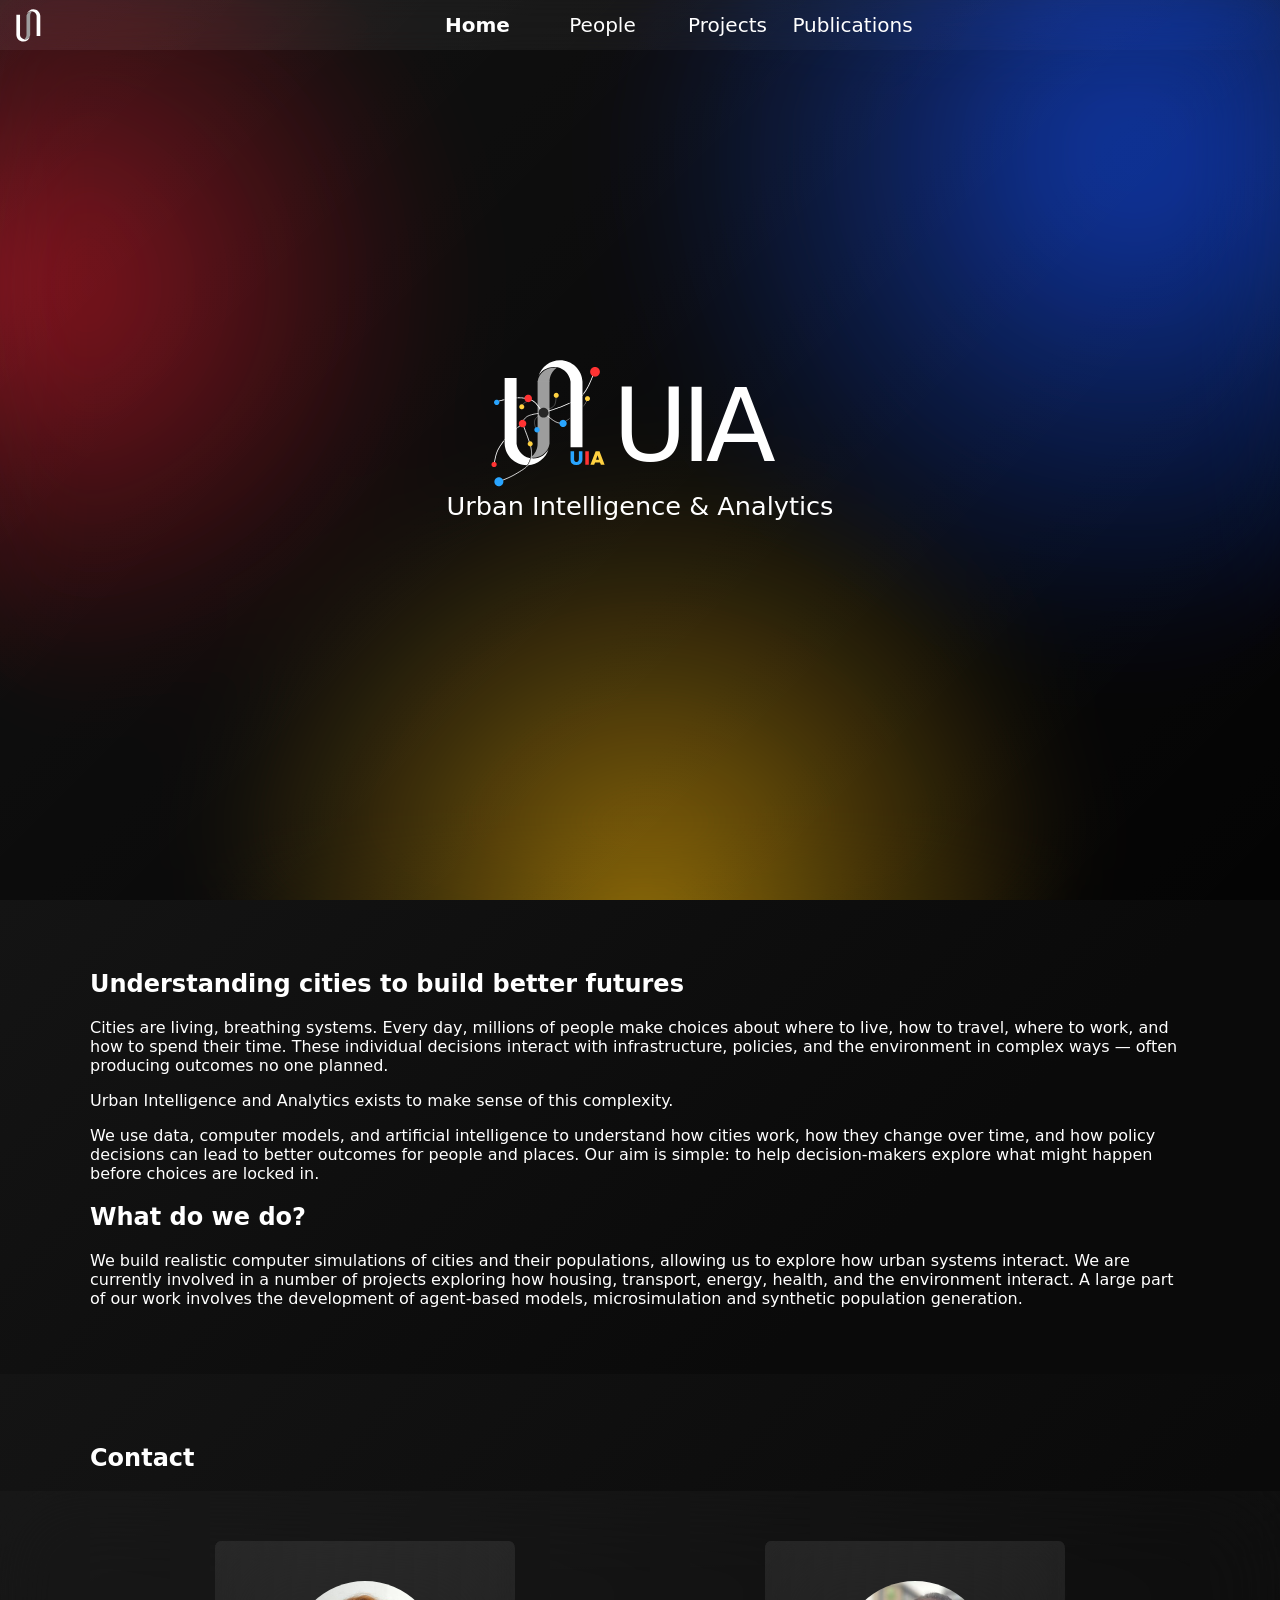
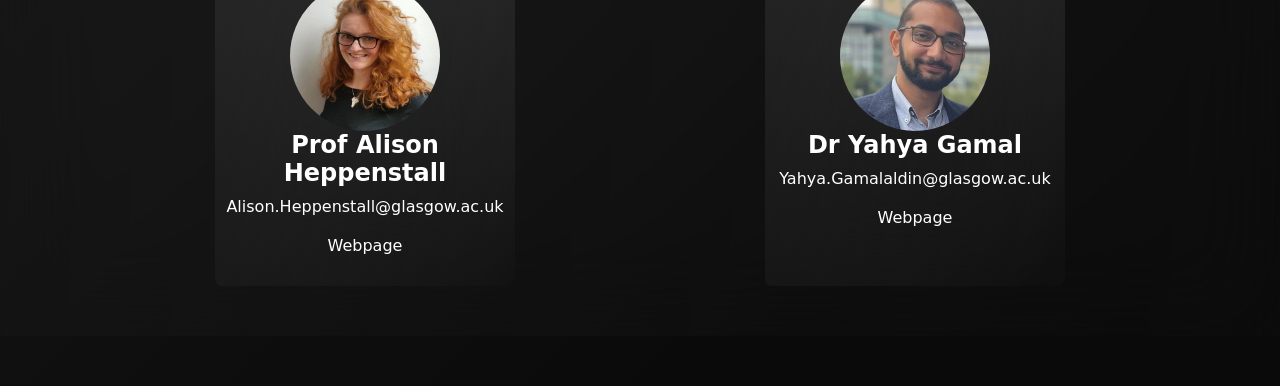
==== index.html @ 48618ee2 "1.0.9" ====
<!DOCTYPE html>
<html lang="en">
  <head>
    <meta charset="UTF-8">
    <link rel="stylesheet" href="./style.css">
    <meta name="viewport" content="width=device-width, initial-scale=1.0">
    <title>UIA</title>
    <link rel="icon" href="./Logos/04L_Logo_icon.svg" type="image/svg+xml" media="(prefers-color-scheme: light)">
    <link rel="icon" href="./Logos/04L_Logo_icon.svg" type="image/svg+xml" media="(prefers-color-scheme: dark)">
    <script>
    function show_hide(shown, ...hiddens) {
      // Manage pages
      let shown_page = shown + "-page";
      document.getElementById(shown_page).style.display='block';
      hiddens.forEach(
        function(hidden) {
          let hidden_page = hidden + "-page";
          document.getElementById(hidden_page).style.display='none';
        }
      )
      // window.scrollTo(0, 0);
      window.scrollTo({
        top: 0,
        behavior: "smooth"
      })

      // Manage navigation bar
      let shown_nav = shown + "-nav";
      document.getElementById(shown_nav).classList.add('active');
      hiddens.forEach(
        function(hidden) {
          let hidden_nav = hidden + "-nav";
          document.getElementById(hidden_nav).classList.remove('active');
        }
      )

      // Manage animation
      if (shown === 'home') {
        document.getElementById('UIA-landing').classList.remove('other');
        document.getElementById('UIA-landing').classList.add('home');
      } else {
        document.getElementById('UIA-landing').classList.remove('home');
        document.getElementById('UIA-landing').classList.add('other');
      }
      
      document.getElementById("l1").classList.remove('l-open');
      document.getElementById("l2").classList.remove('l-open');
      document.getElementById("l3").classList.remove('l-open');
      document.body.classList.remove('no-scroll');
      document.getElementById("navbar").classList.remove('nav-open');
      const buttons = document.querySelectorAll('.navbutton');
      const texts = document.querySelectorAll('.navbutton-text');
      buttons.forEach(button => {
        // console.log(button)
        button.classList.remove("navbut-open")
      });

      texts.forEach(text => {
        // console.log(button)
        button.classList.remove("navtext-open")
      });

      return false;
    }

    function press_burger() {
      document.getElementById("l1").classList.toggle('l-open');
      document.getElementById("l2").classList.toggle('l-open');
      document.getElementById("l3").classList.toggle('l-open');
      document.getElementById("navbar").classList.toggle('nav-open');
      document.getElementById("navigation-logo").classList.toggle('logo-open');
      document.body.classList.toggle('no-scroll');
      const buttons = document.querySelectorAll('.navbutton');
      const texts = document.querySelectorAll('.navbutton-text');
      buttons.forEach(button => {
        // console.log(button)
        button.classList.toggle("navbut-open")
      });

      texts.forEach(text => {
        // console.log(button)
        button.classList.toggle("navtext-open")
      });
      return false
    }
    </script>
  </head>

  <!-- Navigation bar -->
  <header id="navbar">
    <button id="burger" class="burger" aria-label="Open menu" onclick="return press_burger()">
      <div id="l1" class="line l1"></div>
      <div id="l2" class="line l2"></div>
      <div id="l3" class="line l3"></div>
    </button>
    <img src="./Logos/04_Logo_icon_clean_plain.svg" id="navigation-logo" class="logo nav-logo">
    <div class="navbutton">
      <a id="home-nav" class="navbutton-text active" onclick="return show_hide('home','people','projects','publications');">Home</a>
      <a id="people-nav" class="navbutton-text" onclick="return show_hide('people','home','projects','publications');">People</a>
      <a id="projects-nav" class="navbutton-text" onclick="return show_hide('projects','home','people','publications');">Projects</a>
      <a id="publications-nav" class="navbutton-text" onclick="return show_hide('publications','home','projects','people');">Publications</a>
    </div>
  </header>

  <!-- **************************************
  Landing animation
  ************************************** -->
  <body>
  <div id="UIA-landing" class="landing home">
    <div class="halo red no-mix"></div>
    <div class="halo blue no-mix"></div>
    <div class="halo yellow no-mix"></div>
    <div class="atmosphere"></div>
    <div class="glass"></div>
    <!-- UIA text (logo to be added) -->
    <main class="UIA">
      <div>
        <h1><img src="./Logos/03_Logo_noText_dark.svg" class="logo landing-logo">UIA</h1>
        <p>Urban Intelligence & Analytics</p>
      </div>
    </main>
  </div>

  <!-- **************************************
  Home page 
  ************************************** -->
  <div id="home-page">
      <section id="intro-section" class="content">
        <h1>Understanding cities to build better futures</h1>
        <p> Cities are living, breathing systems. Every day, millions of people make choices about where to live, how to travel, where to work, and how to spend their time. These individual decisions interact with infrastructure, policies, and the environment in complex ways — often producing outcomes no one planned.</p>

<p>Urban Intelligence and Analytics exists to make sense of this complexity.</p>

<p>We use data, computer models, and artificial intelligence to understand how cities work, how they change over time, and how policy decisions can lead to better outcomes for people and places. Our aim is simple: to help decision-makers explore what might happen before choices are locked in.</p>
      <h1>What do we do?</h1>
      <p>We build realistic computer simulations of cities and their populations, allowing us to explore how urban systems interact. We are currently involved in a number of projects exploring how housing, transport, energy, health, and the environment interact. A large part of our work involves the development of agent-based models, microsimulation and synthetic population generation.</p>
      </section>
      <section id="contact-section" class="content">
        <h1>Contact</h1>
        <div class="grid-wrapper">
          <div class="glass"></div><div class="atmosphere"></div>
          <div class="grid">
            <a class="tile contact" href="https://www.gla.ac.uk/schools/socialpolitical/staff/alisonheppenstall/" target="_blank" draggable="false">
              <div class="glass tile-glass"></div><div class="atmosphere"></div>
              <img src="./Images/Heppenstall.jpeg" class="person-image">
              <h2>Prof Alison Heppenstall</h2>
              <p>Alison.Heppenstall@glasgow.ac.uk</p>
              <p class="webpage">Webpage</p>
            </a>
            <a class="tile contact" href="https://www.gla.ac.uk/schools/socialpolitical/staff/yahyagamalaldin/" target="_blank" draggable="false">
              <div class="glass tile-glass"></div><div class="atmosphere"></div>
              <img src="./Images/Gamal.jpg" class="person-image">
              <h2>Dr Yahya Gamal</h2>
              <p>Yahya.Gamalaldin@glasgow.ac.uk</p>
              <p class="webpage">Webpage</p>
            </a>
          </div>
        </div>
      </section>
  </div>

  <!-- **************************************
  People page section
  ************************************** -->
  <div id="people-page">
    
      <!-- <section id="landing-other">
        <div class="halo red no-mix"></div>
        <div class="halo blue no-mix"></div>
        <div class="halo yellow no-mix"></div>
        <div class="atmosphere"></div>
        <div class="glass"></div>
        <main class="UIA">
          <div>
            <h1>UIA</h1>
            <p>Urban Intelligence & Analytics</p>
          </div>
        </main>
      </section> -->
      <section id="members-section" class="content">
        <h1>Group members</h1>
        <div class="grid-wrapper">
          <div class="glass"></div><div class="atmosphere"></div>
          <div class="grid members">
            <a class="tile members" href="https://www.gla.ac.uk/schools/socialpolitical/staff/alisonheppenstall/" target="_blank" draggable="false">
              <div class="glass tile-glass"></div><div class="atmosphere"></div>
              <h3>Prof Alison Heppenstall</h3>
              <h2>Group Leader</h2>
              <img src="./Images/Heppenstall.jpeg" class="person-image">
              <p>Alison.Heppenstall@glasgow.ac.uk</p>
              <p class="webpage">Webpage</p>
            </a>
            <a class="tile members" href="https://www.gla.ac.uk/schools/socialpolitical/staff/yahyagamalaldin/" target="_blank" draggable="false">
              <div class="glass tile-glass"></div><div class="atmosphere"></div>
              <h3>Dr Yahya Gamal</h3>
              <h2>Group Leader</h2>
              <img src="./Images/Gamal.jpg" class="person-image">
              <p>Yahya.Gamalaldin@glasgow.ac.uk</p>
              <p class="webpage">Webpage</p>
            </a>
          </div>
        </div>
        <h1>Associates members</h1>
        <div class="grid-wrapper">
          <div class="glass"></div><div class="atmosphere"></div>
          <div class="grid members">
            <a class="tile members" href="https://www.gla.ac.uk/schools/socialpolitical/staff/index.html/staffcontact/person/4ed9ebe28693" target="_blank" draggable="false">
              <div class="glass tile-glass"></div><div class="atmosphere"></div>
              <h3>Tatsuya Mitomi</h3>
              <h2>Associate</h2>
              <img src="./Images/Mitomi.jpg" class="person-image">
              <p>Tatsuya.Mitomi@glasgow.ac.uk</p>
              <p class="webpage">Webpage</p>
            </a>
            <a class="tile members" href="https://www.linkedin.com/in/daniel-konioukhov" target="_blank" draggable="false">
              <div class="glass tile-glass"></div><div class="atmosphere"></div>
              <h3>Daniel Konioukhov</h3>
              <h2>Associate</h2>
              <img src="./Images/Konioukhov.jpg" class="person-image">
              <p>3174941K@student.gla.ac.uk</p>
              <p class="webpage">Webpage</p>
            </a>
            <a class="tile members" href="https://www.hutton.ac.uk/people/gary-polhill/" target="_blank" draggable="false">
              <div class="glass tile-glass"></div><div class="atmosphere"></div>
              <h3>Prof Gary Polhill</h3>
              <h2>Associate</h2>
              <img src="./Images/Polhill.jpg" class="person-image">
              <p>Gary.Polhill@hutton.ac.uk</p>
              <p class="webpage">Webpage</p>
            </a>
             <a class="tile members" href="https://rcolasanti.github.io/CV/index.html#/Home" target="_blank" draggable="false">
              <div class="glass tile-glass"></div><div class="atmosphere"></div>
              <h3>Dr Ricardo Colasanti</h3>
              <h2>Associate</h2>
              <img src="./Images/Colasanti.jpg" class="person-image">
              <p>R.L.Colasanti@leeds.ac.uk</p>
              <p class="webpage">Webpage</p>
            </a>
          </div>
        </div>
        <h1>Collaborators</h1>
        <div class="grid-wrapper">
          <div class="glass"></div><div class="atmosphere"></div>
          <div class="grid members">
            <a class="tile members" href="https://www.tudelft.nl/staff/t.filatova/" target="_blank" draggable="false">
              <div class="glass tile-glass"></div><div class="atmosphere"></div>
              <h3>Prof Tatiana Filatova</h3>
              <h2>Collaborator</h2>
              <img src="./Images/Filatova.jpg" class="person-image">
              <p>T.Filatova@tudelft.nl</p>
              <p class="webpage">Webpage</p>
            </a>
            <a class="tile members" href="https://www.gisagents.org/p/about-gis-and-agent-based-modeling.html" target="_blank" draggable="false">
              <div class="glass tile-glass"></div><div class="atmosphere"></div>
              <h3>Prof Andrew Crooks</h3>
              <h2>Collaborator</h2>
              <img src="./Images/Crooks.jpg" class="person-image">
              <p>ATCrooks@buffalo.edu</p>
              <p class="webpage">Webpage</p>
            </a>
          </div>
        </div>
      </section>
  </div>

  <!-- ******************************************************
  Projects page
  ****************************************************** -->
  <div id="projects-page">
    <!-- <section id="landing-other">
      <div class="halo red no-mix"></div>
      <div class="halo blue no-mix"></div>
      <div class="halo yellow no-mix"></div>
      <div class="atmosphere"></div>
      <div class="glass"></div>
      <main class="UIA">
        <div>
          <h1>UIA</h1>
          <p>Urban Intelligence & Analytics</p>
        </div>
      </main>
    </section> -->
    <section id="projects-section" class="content">
      <h1>Projects</h1>
      <p>We are involved in a number of ongoing projects</p>
      <div class="grid-wrapper">
        <div class="glass"></div><div class="atmosphere"></div>
        <div class="grid projects">
          <a class="tile projects" href="https://ai4ci.ac.uk" target="_blank">
            <div class="glass tile-glass"></div><div class="atmosphere"></div>
            <h2>AI4CI</h2>
            <p>An applied AI Hub that is developing AI for collective intelligence at a national scale.</p>
          </a>
          <a class="tile projects" href="https://www.jasss.org/27/4/5.html" target="_blank">
            <div class="glass tile-glass"></div><div class="atmosphere"></div>
            <h2>Housing markets</h2>
            <p>Developing a UK housing ABM to explore the impacts of housing market policies.</p>
          </a>
          <a class="tile projects" href="https://arxiv.org/abs/2605.30547" target="_blank">
            <div class="glass tile-glass"></div><div class="atmosphere"></div>
            <h2>Individual mobility</h2>
            <p>Developing mobility simulation methods accounting for activity modifications under intervention scenarios.</p>
          </a>
          <a class="tile projects" href="https://www.phiuk.org/policy-modelling-for-health" target="_blank">
            <div class="glass tile-glass"></div><div class="atmosphere"></div>
            <h2>HealthMod</h2>
            <p>Policy modelling for health and for exploring the relationship between wealth and health.</p>
          </a>
          <a class="tile projects" href="https://ricci-colasanti.github.io/COMPASS/" target="_blank">
            <div class="glass tile-glass"></div><div class="atmosphere"></div>
            <h2>Synthetic population generation</h2>
            <p>Using systems science approaches to understand the impacts of health interventions on populations</p>
          </a>
          <a class="tile projects" href="https://www.gla.ac.uk/research/az/optima/" target="_blank">
            <div class="glass tile-glass"></div><div class="atmosphere"></div>
            <h2>OPTIMA</h2>
            <p>Simulating the health impacts for populations of 15-minutes neighbourhoods.</p>
          </a>
          <a class="tile projects" href="https://www.gla.ac.uk/research/az/sipher/" target="_blank">
            <div class="glass tile-glass"></div><div class="atmosphere"></div>
            <h2>SIPHER</h2>
            <p>Using System Science approaches to understand the impacts of health interventions on populations.</p>
          </a>
          <a class="tile projects" href="https://exascale.hutton.ac.uk" target="_blank">
            <div class="glass tile-glass"></div><div class="atmosphere"></div>
            <h2>ExAMPLER</h2>
            <p>Exploring the challenges and opportunities of exascale computation for the ABM social science community</p>
          </a>
          <a class="tile projects" href="https://royalsocietypublishing.org/rsta/article/383/2293/20240229/234674/An-analysis-of-spatial-and-temporal-uncertainty" target="_blank">
            <div class="glass tile-glass"></div><div class="atmosphere"></div>
            <h2>Uncertainty quantification</h2>
            <p>Understanding and visualising spatio-temporal uncertainties in urban simulations.</p>
          </a>
        </div>
      </div>
    </section>
  </div>

  <!-- ******************************************************
  Publications page
  ****************************************************** -->
  <div id="publications-page">
    <!-- <section id="landing-other">
      <div class="halo red no-mix"></div>
      <div class="halo blue no-mix"></div>
      <div class="halo yellow no-mix"></div>
      <div class="atmosphere"></div>
      <div class="glass"></div>
      <main class="UIA">
        <div>
          <h1>UIA</h1>
          <p>Urban Intelligence & Analytics</p>
        </div>
      </main>
    </section> -->
    <section id="publications-section" class="content">
      <h1>Publications (From 2023)</h1>

        <h2>2026</h2>
        <ul class="list-unstyled">
            <li class="mb-3">
                Lomax, Nik, Rice, Hugh, Hoehn, Andreas, Hughes, Ceri, Heppenstall, Alison, Elsenbroich, Corinna and
                Meier, Petra (2026) An inclusive economy classification of British Local Authority Districts and
                assessment of its association with life expectancy and lifespan variation. Population, Space and Place,
                32(1), e70151. (doi: 10.1002/psp.70151)
            </li>
            <li class="mb-3">
                Feng, Zixin , Zhao, Qunshan and Heppenstall, Alison (2026) Exploring the influencing factors of public
                electric vehicle charger usage in Great Britain. Journal of Transport Geography, 134, 104667. (doi:
                10.1016/j.jtrangeo.2026.104667)</li>
            <li class="mb-3">
                Feng, Zixin , Zhao, Qunshan and Heppenstall, Alison (2026) Using agent-based models to simulate the
                electric vehicle driving behaviours in Great Britain. Cities, 172, 106864. (doi:
                10.1016/j.cities.2026.106864)
            </li>
        </ul>

        <h2>2025</h2>
        <ul class="list-unstyled">
            <li class="mb-3">
                Birkin, Mark, Ballantyne, Patrick, Bullock, Seth, Heppenstall, Alison, Kwon, Heeseo, Malleson, Nick,
                Yao, Jing and Zanchetta, Anna (2025) Digital twins and AI for healthy and sustainable cities. Computers,
                Environment and Urban Systems, 120, 102305. (doi: 10.1016/j.compenvurbsys.2025.102305)
            </li>
            <li class="mb-3">
                Rice, Hugh P., Hoehn, Andreas, Meier, Petra, Heppenstall, Alison and Lomax, Nik (2025) An inclusive
                economy dataset for wards in Great Britain using administrative and synthetic data sources. Scientific
                Data, 12(1), 1230. (doi: 10.1038/s41597-025-05502-x) (PMID:40664712) (PMCID:PMC12264001)
            </li>
            <li class="mb-3">
                Hjelmskog, Annika, Boyd, Jennifer, Stevenson, Amy, Pollack, Roxana, Elsenbroich, Corinna, Heppenstall,
                Alison, Toney, Jaime, Winterbottom, Jo and Meier, Petra (2025) The effect of climate mitigation and
                adaptation policies on health and health inequalities: a systematic review. Lancet Planetary Health,
                9(7), 101277. (doi: 10.1016/j.lanplh.2025.06.001) (PMID:40645199)
            </li>
            <li class="mb-3">
                Richards, Thomas C., Heppenstall, Alison, Oldroyd, Rachel A., Barr, Victoria and Beecham, Roger (2025)
                Using OpenPrescribing.net to evaluate neighbourhood-level prescribing of inhalers for asthma and COPD.
                Scientific Reports, 15, 18089. (doi: 10.1038/s41598-025-02969-x) (PMID:40413267) (PMCID:PMC12103567)
            </li>
            <li class="mb-3">
                Gamal, Yahya, Heppenstall, Alison, Strachan, William, Colasanti, Ricardo and Zia, Kashif (2025) An
                analysis of spatial and temporal uncertainty propagation in agent-based models. Philosophical
                Transactions of the Royal Society A: Mathematical, Physical and Engineering Sciences, 383(2293),
                20240229. (doi: 10.1098/rsta.2024.0229)(PMID:40172560) (PMCID:PMC12105802)
            </li>
            <li class="mb-3">
                Kakampakou, Lydia, Stokes, Jonathan, Hoehn, Andreas, de Kamps, Marc, Lawniczak, Wiktoria, Arnold, Kellyn
                F., Hensor, Elizabeth M.A., Heppenstall, Alison J. and Gilthorpe, Mark S. (2025) Simulating hierarchical
                data to assess the utility of ecological versus multilevel analyses in obtaining individual-level causal
                effects. BMC Medical Research Methodology, 25, 79. (doi: 10.1186/s12874-025-02504-6) (PMID:40121398)
                (PMCID:PMC11929225)
            </li>
            <li class="mb-3">
                Pollack, R. et al. (2024) How could 20-minute neighbourhoods impact health and health inequalities? A
                policy scoping review. BMC Public Health, 24, 3426. (doi: 10.1186/s12889-024-20928-5) (PMID:39696117)
                (PMCID:PMC11653922)
            </li>
        </ul>

        <h2>2024</h2>
        <ul class="list-unstyled">
            <li class="mb-3">
                Bullock, S. et al. (2024) Artificial intelligence for collective intelligence: A national-scale research
                strategy. Knowledge Engineering Review, 39, e10. (doi: 10.1017/S0269888924000110)
            </li>
            <li class="mb-3">
                Olmez, Sedar, Heppenstall, Alison, Ge, Jiaqi, Elsenbroich, Corinna and Birks, Dan (2024) Mitigating
                housing market shocks: an agent-based reinforcement learning approach with implications for real-time
                decision support. Journal of Simulation, 18(6), pp. 921-939. (doi: 10.1080/17477778.2024.2375446)
                (PMID:39691552) (PMCID:PMC11649216)
            </li>
            <li class="mb-3">
                Gamal, Yahya, Elsenbroich, Corinna, Gilbert, Nigel, Heppenstall, Alison and Zia, Kashif (2024) A
                behavioural agent-based model for housing markets: impact of financial shocks in the UK. Journal of
                Artificial Societies and Social Simulation, 27(4), 5. (doi: 10.18564/jasss.5518)
            </li>
            <li class="mb-3">
                Squires, H. et al. (2024) The PHEM-B toolbox of methods for incorporating the influences on Behaviour
                into Public Health Economic Models. BMC Public Health, 24(1), 2794. (doi: 10.1186/s12889-024-20225-1)
                (PMID:39395958)(PMCID:PMC11475213)
            </li>
            <li class="mb-3">
                Olmez, Sedar, Birks, Dan, Heppenstall, Alison and Ge, Jiaqi (2024) Learning the rational choice
                perspective: a reinforcement learning approach to simulating offender behaviours in criminological
                agent-based models. Computers, Environment and Urban Systems, 112, 102141. (doi:
                10.1016/j.compenvurbsys.2024.102141)
            </li>
            <li class="mb-3">
                Kopasker, D. et al. (2024) Evaluating the influence of taxation and social security policies on
                psychological distress: a microsimulation study of the UK during the COVID-19 economic crisis. Social
                Science and Medicine, 351, 116953. (doi: 10.1016/j.socscimed.2024.116953) (PMID:38759385)
                (PMCID:PMC7617584)
            </li>
            <li class="mb-3">
                Heppenstall, Alison, Wang, Mingshu, Demsar, Urska, Lemmens, Rob and Yao, Jing (2024) Preface. AGILE:
                GIScience Series, 5, 1. (doi: 10.5194/agile-giss-5-1-2024)
            </li>
            <li class="mb-3">
                Brown, H. et al. (2024) Association between individual level characteristics and take-up of a Minimum
                Income Guarantee for Pensioners: Panel Data Analysis using data from the British Household Panel survey
                1999–2002. Social Sciences & Humanities Open, 9, 100847. (doi: 10.1016/j.ssaho.2024.100847)
            </li>
        </ul>

        <h2>2023</h2>
        <ul class="list-unstyled">
            <li class="mb-3">
                Wijermans, Nanda, Scholz, Geeske, Chappin, Emile, Heppenstall, Alison, Filatova, Tatiana, Polhill, J.
                Gareth, Semeniuk, Christina and Stöppler, Frithjof (2023) Agent decision-making: the elephant in the
                room: enabling the justification of decision model fit in social-environmental models. Environmental
                Modelling and Software, 170, 105850. (doi: 10.1016/j.envsoft.2023.105850)
            </li>
            <li class="mb-3">
                Griffiths, C. et al. (2023) A complex systems approach to obesity: a transdisciplinary framework for
                action. Perspectives in Public Health, 143(6), pp. 305-309. (doi: 10.1177/17579139231180761)
                (PMID:37395317) (PMCID:PMC10683338)
            </li>
            <li class="mb-3">
                Antosz, Patrycja, Birks, Dan, Edmonds, Bruce, Heppenstall, Alison, Meyer, Ruth, Polhill, J. Gareth,
                O'Sullivan, David and Wijermans, Nanda (2023) What do you want theory for? A pragmatic analysis of the
                roles of "theory" in agent-based modelling. Environmental Modelling and Software, 168, 105802. (doi:
                10.1016/j.envsoft.2023.105802)
            </li>
            <li class="mb-3">
                Höhn, A. et al. (2023) Systems science methods in public health: what can they contribute to our
                understanding of and response to the cost-of-living crisis? Journal of Epidemiology and Community
                Health, 77(9), pp. 610-616. (doi: 10.1136/jech-2023-220435) (PMID:37328262) (PMCID:PMC10423532)
            </li>
            <li class="mb-3">
                An, L. et al. (2023) Modeling agent decision and behavior in the light of data science and artificial
                intelligence. Environmental Modelling and Software, 166, 105713. (doi: 10.1016/j.envsoft.2023.105713)
            </li>
            <li class="mb-3">
                Franklin, R. S. et al. (2023) Making space in geographical analysis. Geographical Analysis, 55(2), pp.
                325-341. (doi: 10.1111/gean.12325)
            </li>
        </ul>
      
    </section>
    
  </div>
  </body>
</html>
---- style.css ----
:root {
  --UIA-red: rgba(250,20,40,1);
  --UIA-blue: rgba(20,80,250,1);
  --UIA-yellow: rgba(255,192,0,1);
  --UIA-light-red: rgba(250, 80, 100, 1);
  --UIA-light-blue: rgba(80, 120, 250, 1);
  --UIA-light-yellow: rgba(225, 162, 0, 1);
}

body {
  background: rgb(0,0,0);
  width: 100%;
  height: 100%;
  margin: 0;
  overflow-x: hidden;
  font-family: Inter, system-ui, sans-serif;
}

/* *******************
Navigation bar CSS
******************* */

#navbar {
  position: fixed;
  top: 0;
  left: 0;
  right:0;
  height: 50px;
  /* background: linear-gradient(
    135deg,
    rgba(15, 15, 15, 0.4) 0%,
    rgba(0, 0, 0, 0.9) 80%
  ); */
  background:
        linear-gradient(
          135deg,
          rgba(255,255,255,0.07),
          rgba(255,255,255,0.015)
        );

  backdrop-filter: blur(20px) saturate(115%);
  -webkit-backdrop-filter: blur(20px) saturate(115%);
  justify-content: center;
  display:flex;
  /* flex-direction: row; */
  /* align-items: center; */
  z-index: 10;
  transition: all 0.9s ease;
}

.logo.nav-logo {
  /* display: inline-flex; */
  position: fixed;
  width: 60px;
  height: 45px;
  top: 7px;
  left: 0px;
}

#navbar a {
  display: flex;
  height: 50px;
  margin: auto;
  /* padding-left: 10px;
  padding-right: 10px; */
}

.navbutton {
  width: 500px;
  padding-left: 50px;
  display: flex;
  height: 50px;
  /* background: black; */
  margin: auto;
  padding: auto;
  text-align: center;
  /* padding-left: 20px;
  padding-right: 20px; */
}

.navbutton-text {
  width: 100%;
  height: 100%;
  display: flex;
  align-items: center;
  text-align: center;
  justify-content: center;
  font-size: 20px;
  color: white;
  /* Assure text cannot be selected and copied */
  -webkit-touch-callout: none; /* iOS Safari */
    -webkit-user-select: none; /* Safari */
     -khtml-user-select: none; /* Konqueror HTML */
       -moz-user-select: none; /* Old versions of Firefox */
        -ms-user-select: none; /* Internet Explorer/Edge */
            user-select: none; /* Non-prefixed version, currently
                                  supported by Chrome, Edge, Opera and Firefox */
}

.navbutton-text.active {
  font-weight: bold;
}

.navbutton-text:hover {
  background-color: rgba(50, 50, 50);
  background:
        linear-gradient(
          135deg,
          rgba(255,255,255,0.07),
          rgba(255,255,255,0.015)
        );

  backdrop-filter: blur(20px) saturate(50%);
  -webkit-backdrop-filter: blur(45px) saturate(115%);
  color: white;
  cursor: default;
}

.burger {
  display: none;
}

@media (max-width: 500px) {
  a {
    -webkit-tap-highlight-color: transparent;
  }

  .burger {
    display:block;
    width: 25px;
    height:  50px;
    padding: 0;
    border: 0;
    background: transparent;

    position: fixed;

    cursor: pointer;
    left: 20px;
    top: 0px;
    z-index: 10;

    -webkit-tap-highlight-color: transparent;
  }

  .line {
    width: 25px;
    height: 2px;
    background: white;
    border-radius: 2px;
    position: fixed;
  }

  .line.l1 {
    top: 15px;
    transition: all 0.5s ease;
  }

  .line.l2 {
    top: 24px;
    transition: all 0.5s ease;
  }

  .line.l3 {
    top: 33px;
    transition: all 0.5s ease;
  }

  .line.l1.l-open {
    top: 24px;
    transform: rotate(45deg);
    
  }

  .line.l2.l-open {
    width: 0px;
    margin-left: 12.5px;
  }

  .line.l3.l-open {
    top: 24px;
    transform: rotate(-45deg);
    
  }

  .navbutton {
    display: block;
  }

  .logo.nav-logo {
    position: fixed;
    margin-left: auto;
    margin-right: auto;
    left:  calc((100% / 2) - (60px / 2));
  }

  /* .logo.nav-logo.logo-open {
    position: fixed;
    margin-left: auto;
    margin-right: auto;
    left: 0px;
  } */

  #navbar.nav-open {
    height: 100vh;
  }

  #navbar a {
    /* display: flex; */
    justify-content: flex-start;
    padding-left: 20px;
    opacity: 0;
    visibility: hidden;
    transition: opacity 0.5s ease, visibility 0.5s ease;;
  }

  #navbar.nav-open a {
    /* display: flex; */
    justify-content: flex-start;
    padding-left: 20px;
    opacity: 1;
    visibility: visible;
  }

  .navbutton {
    width: 100%;
    padding-left: 0;
    margin-top: 50px;
    /* z-index: 0; */
    visibility: hidden;
  }

  .navbutton.navbut-open {
    /* display: block; */
    width: 100%;
    padding-left: 0;
    margin-top: 50px;
  }

  .navbutton-text {
    width: 100%;
    text-align: left;
    justify-content: flex-start;
    /* visibility: hidden; */
  }

  .navbutton-text.navtext-open {
    width: 100%;
    text-align: left;
    justify-content: flex-start;
    opacity: 1;
    /* visibility: visible; */
  }

  body.no-scroll {
    overflow: hidden;
    height: 100%;
  }
}




/* *******************
UIA landing animation
******************* */

/* #UIA-landing p {
  font-size: clamp(1rem, 2vw, 4rem);
} */

.landing {
  display: flex;
  position: relative;
  overflow:hidden;
  width: 100%;
  height: 100vh;
  max-width: 100%;
  max-height: 100vh;
  min-height: 400px;
  /* Assure text cannot be selected and copied */
  -webkit-touch-callout: none; /* iOS Safari */
    -webkit-user-select: none; /* Safari */
     -khtml-user-select: none; /* Konqueror HTML */
       -moz-user-select: none; /* Old versions of Firefox */
        -ms-user-select: none; /* Internet Explorer/Edge */
            user-select: none; /* Non-prefixed version, currently
                                  supported by Chrome, Edge, Opera and Firefox */
  transition: height 2s ease, min-height 1s linear, padding-top 1s linear;
}

.landing p {
  font-size: clamp(1rem, 2vw, 4rem);
  transition: font-size 2s ease;
}

.landing.home {
  height: 100vh;
  max-height: 100vh;
  min-height: 300px;
  /* padding-top: 50px; */
  
}

.landing.other {
  height: 30vh;
  max-height: 100vh;
  min-height: calc(300px - 35px);
  padding-top: 35px;
}

.landing.home p {
  font-size: clamp(1rem, 2vw, 4rem)
}

.landing.other p {
  font-size: clamp(1rem, 1.5vw, 4rem)
}

.UIA {
  display: flex;
  position: relative;
  /* width: 100vw; */
  height: auto;
  margin: auto;
  align-items: center;
  text-align: center;
  color: white;
}

.UIA h1 {
  /* display: flex; */
  /* align-items: center; */
  margin: 0;
  margin-bottom: -1.5vw;
  font-size: clamp(4.7rem, 8vw, 8rem);
  font-weight: 500;
  letter-spacing: -0.06em;
}

.logo.landing-logo {
  display: inline-flex;
  object-fit: contain;
  border-color: black;
  /* width: 125px; */
  width: clamp(4.7rem, 10vw, 10rem);
  margin-bottom: clamp(-3rem, -3vw, -1.2rem);
  margin-left: -2vw;
  height: auto;
}

/* *******************
Content styling for all pages
******************* */

.content {
  color: white;
  padding: 50px;
  background:linear-gradient(
          135deg,
          rgba(20,20,20,1) 0%,
          rgba(10,10,10,1) 70%
        );
}

.content h1, .content p, .content h2, .content li {
  margin-left: auto;
  margin-right: auto;
  max-width: 1100px;
}

.grid {
  display: grid;
  position: relative;
  overflow: hidden;
  max-width: 1100px;
  left: max(0px, calc((100vw - 1100px) / 2));
  
  /* grid-template-columns: repeat(auto-fit, minmax(400px, 1fr)); */
  grid-template-columns: repeat(auto-fit, minmax(400px, 1fr));
  grid-column-gap: 0px;
  grid-row-gap: 50px;
  padding-top: 50px;
  padding-bottom: 50px;
  /* padding-left: max(0px, calc((100vw - 1100px) / 2));
  padding-right: max(0px, calc((100vw - 1100px) / 2)); */
  /* margin-left: -50px;
  margin-right: -150px; */
  justify-items: center;
  position: relative;
  z-index: 0;
  /* top: 80px; */
  /* background: linear-gradient(63deg, rgba(53,166,255,1) 0%, rgba(158,70,252,1) 100%); */
  /* box-shadow: -2px -2px 5px 2px rgba(0,0,0,0.3); */
  width: 100vw;
  height: auto;
  z-index: 1;
}

.grid-wrapper {
    position: relative;
    width: 100%;
    overflow: hidden;
    z-index: 1;
    margin-left: -50px;
    margin-right: -150px;
    padding-right: 100px;
}

.tile {
  display: grid;
  position: relative;
  overflow: hidden;
  grid-auto-rows: min-content;
  /* background: rgba(80,80,80,1); */
  border-radius: 2%;
  justify-content: center;
  z-index:2;
}

a, a:visited {
  color: white;
  text-decoration: none;
}

/* a:hover {
  color: rgba(200, 200, 200, 1);
} */

/* *******************
Home page CSS
******************* */

#home-page {
  display: block;
  height: 100%;
  overflow-y: auto;
  /* overscroll-behavior: none; */
  /* -webkit-overflow-scrolling: touch; */
}


#landing-home {
  display: flex;
  position: relative;
  overflow:hidden;
  width: 100%;
  height: 100vh;
  max-width: 100%;
  max-height: 100vh;
  min-height: 400px;
  /* Assure text cannot be selected and copied */
  -webkit-touch-callout: none; /* iOS Safari */
    -webkit-user-select: none; /* Safari */
     -khtml-user-select: none; /* Konqueror HTML */
       -moz-user-select: none; /* Old versions of Firefox */
        -ms-user-select: none; /* Internet Explorer/Edge */
            user-select: none; /* Non-prefixed version, currently
                                  supported by Chrome, Edge, Opera and Firefox */
}

#landing-home p {
  font-size: clamp(1rem, 2vw, 4rem);
}

.halo {
  position: absolute;
  opacity: 0.75;
  mix-blend-mode: screen;
  border-radius: 50%;
}

.halo.red {
  width: 65vw;
  height: 65vw;
  min-width: 500px;
  min-height: 500px;
  /* left: -20vw; */
  left: calc( (100vw - 65vw) / 2);
  top: 0vh;
  background: radial-gradient(
    circle,
    rgba(250,20,40,0.9) 0%,
    rgba(250,20,40,0.4) 35%,
    rgba(250,20,40,0) 70%
  );
  
  offset-path: ellipse(
    calc(80vw / 2)
    calc(80vh / 2)
    at 50% 50%
  );

  offset-distance: 55%;

  animation: move-red 20s infinite linear;
}

@keyframes move-red {
  100% {
    offset-distance: 155%;
  }
}

.halo.red.no-mix {
  left: 0;
  top: 0;
  offset-path: ellipse(
    calc(100% / 2)
    calc(100% / 2)
    at 50% 50%
  );
  animation: move-red 30s infinite linear;
}

.halo.blue {
  width: 80vw;
  height: 80vw;
  min-width: 600px;
  min-height: 600px;
  left: 40vw;
  top: -20vh;
  background: radial-gradient(
    circle,
    rgba(20,80,250,0.9) 0%,
    rgba(20,80,250,0.4) 35%,
    rgba(20,80,250,0) 70%
  );

  offset-path: ellipse(
    calc(80vw / 2)
    calc(40vh / 2)
    at 50% 50%
  );

  offset-distance: 90%;

  /* Version allowing halos to mix */
  animation: move-blue 30s infinite linear;
}

.halo.blue.no-mix {
  left: 0;
  top: 0;
  offset-path: ellipse(
    calc(100% / 2)
    calc(100% / 2)
    at 50% 50%
  );
  animation: move-blue 30s infinite linear;
}

@keyframes move-blue {
  100% {
    offset-distance: 190%;
  }
}

.halo.yellow {
  width: 70vw;
  height: 70vw;
  min-width: 400px;
  min-height: 400px;
  left: 20vw;
  /* top: 60vh; */
  top: 20vh;
  background: radial-gradient(
    circle,
    rgba(255,192,0,0.9) 0%,
    rgba(255,192,0,0.4) 35%,
    rgba(255,192,0,0) 70%
  );

  
  offset-path: ellipse(
    calc(100vw / 2)
    calc(20vh / 2)
    at 50% 92%
  );

  offset-distance: 25%;
  
  animation: move-yellow 30s infinite linear;
}

.halo.yellow.no-mix {
  left: 0;
  top: 0;
  offset-path: ellipse(
    calc(100% / 2)
    calc(100% / 2)
    at 50% 50%
  );

  offset-distance: 25%;
  
  animation: move-yellow 30s infinite linear;
}

@keyframes move-yellow {
  100% {
    offset-distance: 125%;
  }
}

.glass {
      position: absolute;
      width: 100%;
      /* Inset is a shorthand for top bottom left right
      Assures the layer covers all the screen */
      inset: 0;
      background:
        linear-gradient(
          135deg,
          rgba(255,255,255,0.07),
          rgba(255,255,255,0.015)
        );

      backdrop-filter: blur(45px) saturate(115%);
      -webkit-backdrop-filter: blur(45px) saturate(115%);
}

.atmosphere {
      position: absolute;
      /* Inset is a shorthand for top bottom left right
      Assures the layer covers all the screen */
      inset: 0;
      background:linear-gradient(
          90deg,
          rgba(0,0,0,0.3) 0%,
          rgba(0,0,0,0.05) 100%
        );

      backdrop-filter: blur(45px);
      -webkit-backdrop-filter: blur(45px);
}

#intro-section p {
  /* display: flex; */
  /* align-items: center; */
  /* margin-left: auto;
  margin-right: auto;
  max-width: 1100px; */
  text-align: left;
  /* margin-bottom: 0; */
}

#contact-section a:hover .webpage {
  color: rgba(150, 150, 150);
}

.tile.contact {
  width: 300px;
  height: 325px;
  padding-top: 20px;
}

.tile.contact h2, h3, p, a {
  text-align: center;
  z-index: 1;
}

.tile.contact h2, h3 {
  margin: 0;
}

.tile.contact p {
  margin: 10px;
}

.tile.contact a:hover {
  color: rgba(190, 190, 190, 1);
}

.tile.contact::before {
  content: "";
  position: absolute;
  inset: 0;

  background: linear-gradient(
    135deg,
    rgba(255,255,255, 0.5),
    rgba(255,255,255, 0.02) 35%
  );

  opacity: 0;
  transition: opacity 0.25s ease-in-out;
  pointer-events: none;
}

.tile.contact:hover::before {
  opacity: 1;
}


/* *******************
People page
******************* */

#people-page {
  display: none;
  width: 100vw;
  height: 100vh;
  top: 0;
  left: 0;
  /* background-color: lightpink; */
}

#landing-other {
  display: flex;
  position: relative;
  overflow:hidden;
  width: 100%;
  height: 30vh;
  max-width: 100%;
  max-height: 100vh;
  min-height: 300px;
  /* Assure text cannot be selected and copied */
  -webkit-touch-callout: none; /* iOS Safari */
    -webkit-user-select: none; /* Safari */
     -khtml-user-select: none; /* Konqueror HTML */
       -moz-user-select: none; /* Old versions of Firefox */
        -ms-user-select: none; /* Internet Explorer/Edge */
            user-select: none; /* Non-prefixed version, currently
                                  supported by Chrome, Edge, Opera and Firefox */
}

#members-section h1 {
  color: var(--UIA-light-red);
}

#members-section a:hover .webpage {
  color: var(--UIA-light-red);
}

/* #members-section a:hover {
  color: var(--UIA-light-red);
} */



.grid.members {
  grid-template-columns: repeat(auto-fit, minmax(325px, 1fr));
}

.tile.members {
  width: 300px;
  height: 325px;
  padding-top: 20px;
}

.tile.members h2, h3, p, a {
  text-align: center;
  z-index: 1;
}

.tile.members h2, h3 {
  margin: 0;
}

.tile.members p {
  margin: 10px;
}

.tile.members::before {
  content: "";
  position: absolute;
  inset: 0;

  background: linear-gradient(
    135deg,
    rgba(250,20,40, 0.5),
    rgba(250,20,40, 0.02) 70%
  );

  opacity: 0;
  transition: opacity 0.25s ease-in-out;
  pointer-events: none;
}

.tile.members:hover::before {
  opacity: 1;
}

.person-image {
  display: inline;
  margin-top: 20px;
  width: 150px;
  height: 150px;
  border-radius:50%;
  background-color: rgba(200,200,200,1);
  justify-self: center;
  z-index: 1;
}

.halo.red-people {
  position: absolute;
  top: -300px;
  left: -300px;
  width: 600px;
  height: 600px;
  /* min-width: 500px;
  min-height: 500px; */
  background: radial-gradient(
    circle,
    rgba(100,20,40,0.9) 0%,
    rgba(100,20,40,0.4) 35%,
    rgba(100,20,40,0) 70%
  );
  z-index: 1;
}

.glass.tile-glass {
      background:
        linear-gradient(
          135deg,
          rgba(255,255,255,0.16),
          rgba(255,255,255,0.015)
        );

      backdrop-filter: blur(10px) saturate(110%);
      -webkit-backdrop-filter: blur(10px) saturate(110%);
}

/* *******************
Projects page
******************* */

#projects-page {
  display: none;
  width: 100vw;
  height: 100vh;
  top: 0;
  left: 0;
  /* background-color: lightpink; */
}

#projects-section p {
  text-align: left;
}

#projects-section h1 {
  color: var(--UIA-light-blue);
}

#projects-section a:hover h2 {
  color: var(--UIA-light-blue);
}

.tile.projects {
  width: 300px;
  height: 175px;
  padding-top: 20px;
  padding-left: 20px;
  padding-right: 20px;
  /* Assure padding does not change the size of the box */
  -webkit-box-sizing: border-box; /* Safari/Chrome, other WebKit */
  -moz-box-sizing: border-box;    /* Firefox, other Gecko */
  box-sizing: border-box;         /* Opera/IE 8+ */
  
}

.tile.projects::before {
  content: "";
  position: absolute;
  inset: 0;

  background: linear-gradient(
    135deg,
    rgba(20, 80, 250, 0.5),
    rgba(20, 80, 250, 0.02) 70%
  );

  opacity: 0;
  transition: opacity 0.25s ease-in-out;
  pointer-events: none;
  /* -webkit-user-drag: none; */
}

.tile.projects:hover::before {
  opacity: 1;
  -webkit-user-drag: none;

}

.tile.projects h2, h3, a {
  text-align: center;
  z-index: 1;
}

.tile.projects p {
  text-align: left;
}

.tile.projects h2, h3 {
  margin: 0;
}

.grid.projects {
  grid-template-columns: repeat(auto-fit, minmax(325px, 1fr));
}

/* *******************
Publications page
******************* */

#publications-page {
  display: none;
  width: 100vw;
  height: 100vh;
  top: 0;
  left: 0;
  /* background-color: lightpink; */
}

#publications-section h1 {
  color: var(--UIA-light-yellow);
}
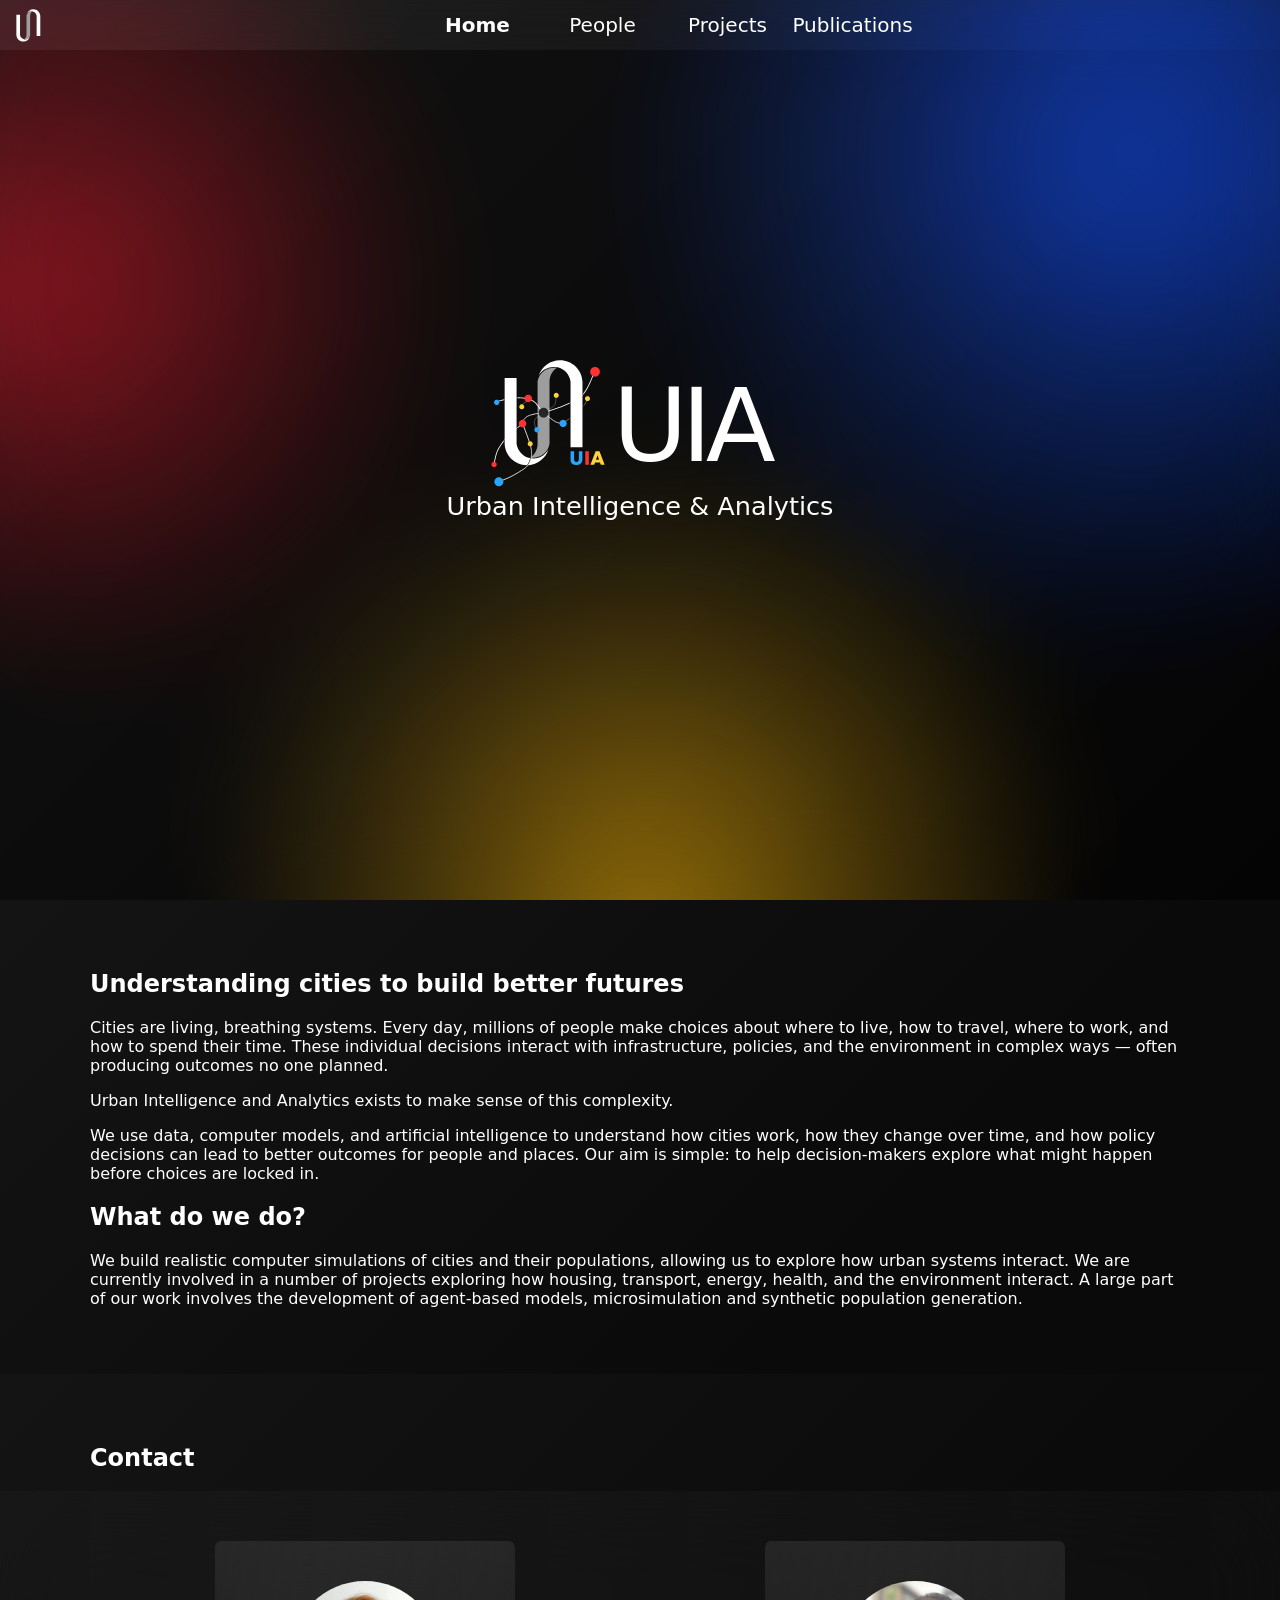
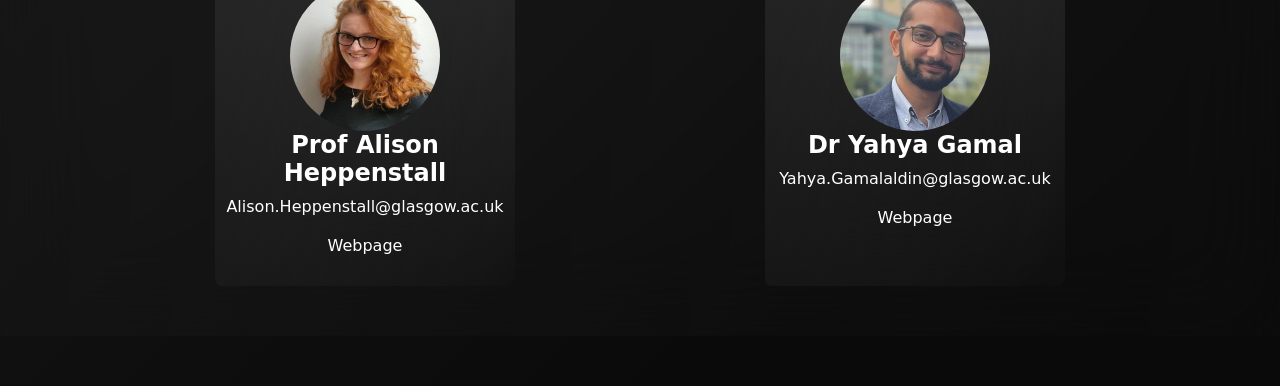
==== commit 65e48656: "1.0.11" ====
--- a/index.html
+++ b/index.html
@@ -115,7 +115,7 @@
     <!-- UIA text (logo to be added) -->
     <main class="UIA">
       <div>
-        <h1><img src="./Logos/03_Logo_noText_dark.svg" class="logo landing-logo">UIA</h1>
+        <h1><img src="./Logos/03b_Logo_noText_dark.svg" class="logo landing-logo">UIA</h1>
         <p>Urban Intelligence & Analytics</p>
       </div>
     </main>
@@ -204,6 +204,38 @@
         <div class="grid-wrapper">
           <div class="glass"></div><div class="atmosphere"></div>
           <div class="grid members">
+            <a class="tile members" href="https://www.gla.ac.uk/schools/healthwellbeing/staff/corinnaelsenbroich/" target="_blank" draggable="false">
+              <div class="glass tile-glass"></div><div class="atmosphere"></div>
+              <h3>Dr Ricardo Colasanti</h3>
+              <h2>Associate</h2>
+              <img src="./Images/Colasanti.jpg" class="person-image">
+              <p>Corinna.Elsenbroich@glasgow.ac.uk</p>
+              <p class="webpage">Webpage</p>
+            </a>
+            <a class="tile members" href="https://rcolasanti.github.io/CV/index.html#/Home" target="_blank" draggable="false">
+              <div class="glass tile-glass"></div><div class="atmosphere"></div>
+              <h3>Dr Corinna Elsenbroich</h3>
+              <h2>Associate</h2>
+              <img src="./Images/Elsenbroich.jpg" class="person-image">
+              <p>R.L.Colasanti@leeds.ac.uk</p>
+              <p class="webpage">Webpage</p>
+            </a>
+            <a class="tile members" href="https://www.linkedin.com/in/daniel-konioukhov" target="_blank" draggable="false">
+              <div class="glass tile-glass"></div><div class="atmosphere"></div>
+              <h3>Daniel Konioukhov</h3>
+              <h2>Associate</h2>
+              <img src="./Images/Konioukhov.jpg" class="person-image">
+              <p>3174941K@student.gla.ac.uk</p>
+              <p class="webpage">Webpage</p>
+            </a>
+            <a class="tile members" href="https://www.gla.ac.uk/schools/socialpolitical/staff/pengyuanliu/" target="_blank" draggable="false">
+              <div class="glass tile-glass"></div><div class="atmosphere"></div>
+              <h3>Dr Pengyuan Liu</h3>
+              <h2>Associate</h2>
+              <img src="./Images/Liu.jpg" class="person-image">
+              <p>Pengyuan.Liu@glasgow.ac.uk</p>
+              <p class="webpage">Webpage</p>
+            </a>
             <a class="tile members" href="https://www.gla.ac.uk/schools/socialpolitical/staff/index.html/staffcontact/person/4ed9ebe28693" target="_blank" draggable="false">
               <div class="glass tile-glass"></div><div class="atmosphere"></div>
               <h3>Tatsuya Mitomi</h3>
@@ -212,50 +244,43 @@
               <p>Tatsuya.Mitomi@glasgow.ac.uk</p>
               <p class="webpage">Webpage</p>
             </a>
-            <a class="tile members" href="https://www.linkedin.com/in/daniel-konioukhov" target="_blank" draggable="false">
-              <div class="glass tile-glass"></div><div class="atmosphere"></div>
-              <h3>Daniel Konioukhov</h3>
-              <h2>Associate</h2>
-              <img src="./Images/Konioukhov.jpg" class="person-image">
-              <p>3174941K@student.gla.ac.uk</p>
-              <p class="webpage">Webpage</p>
-            </a>
             <a class="tile members" href="https://www.hutton.ac.uk/people/gary-polhill/" target="_blank" draggable="false">
               <div class="glass tile-glass"></div><div class="atmosphere"></div>
-              <h3>Prof Gary Polhill</h3>
+              <h3>Dr Gary Polhill</h3>
               <h2>Associate</h2>
               <img src="./Images/Polhill.jpg" class="person-image">
               <p>Gary.Polhill@hutton.ac.uk</p>
               <p class="webpage">Webpage</p>
             </a>
-             <a class="tile members" href="https://rcolasanti.github.io/CV/index.html#/Home" target="_blank" draggable="false">
-              <div class="glass tile-glass"></div><div class="atmosphere"></div>
-              <h3>Dr Ricardo Colasanti</h3>
-              <h2>Associate</h2>
-              <img src="./Images/Colasanti.jpg" class="person-image">
-              <p>R.L.Colasanti@leeds.ac.uk</p>
-              <p class="webpage">Webpage</p>
-            </a>
+            
           </div>
         </div>
         <h1>Collaborators</h1>
         <div class="grid-wrapper">
           <div class="glass"></div><div class="atmosphere"></div>
           <div class="grid members">
+            <a class="tile members" href="https://www.eca.ed.ac.uk/profile/dr-alessia-calafiore" target="_blank" draggable="false">
+              <div class="glass tile-glass"></div><div class="atmosphere"></div>
+              <h3>Dr Alessia Calafiore</h3>
+              <h2>Collaborator</h2>
+              <img src="./Images/Calafiore.jpg" class="person-image">
+              <p>ACalafio@ed.ac.uk</p>
+              <p class="webpage">Webpage</p>
+            </a>
+            <a class="tile members" href="https://www.gisagents.org/p/about-gis-and-agent-based-modeling.html" target="_blank" draggable="false">
+              <div class="glass tile-glass"></div><div class="atmosphere"></div>
+              <h3>Prof Andrew Crooks</h3>
+              <h2>Collaborator</h2>
+              <img src="./Images/Crooks.jpg" class="person-image">
+              <p>ATCrooks@buffalo.edu</p>
+              <p class="webpage">Webpage</p>
+            </a>
             <a class="tile members" href="https://www.tudelft.nl/staff/t.filatova/" target="_blank" draggable="false">
               <div class="glass tile-glass"></div><div class="atmosphere"></div>
               <h3>Prof Tatiana Filatova</h3>
               <h2>Collaborator</h2>
               <img src="./Images/Filatova.jpg" class="person-image">
               <p>T.Filatova@tudelft.nl</p>
-              <p class="webpage">Webpage</p>
-            </a>
-            <a class="tile members" href="https://www.gisagents.org/p/about-gis-and-agent-based-modeling.html" target="_blank" draggable="false">
-              <div class="glass tile-glass"></div><div class="atmosphere"></div>
-              <h3>Prof Andrew Crooks</h3>
-              <h2>Collaborator</h2>
-              <img src="./Images/Crooks.jpg" class="person-image">
-              <p>ATCrooks@buffalo.edu</p>
               <p class="webpage">Webpage</p>
             </a>
           </div>
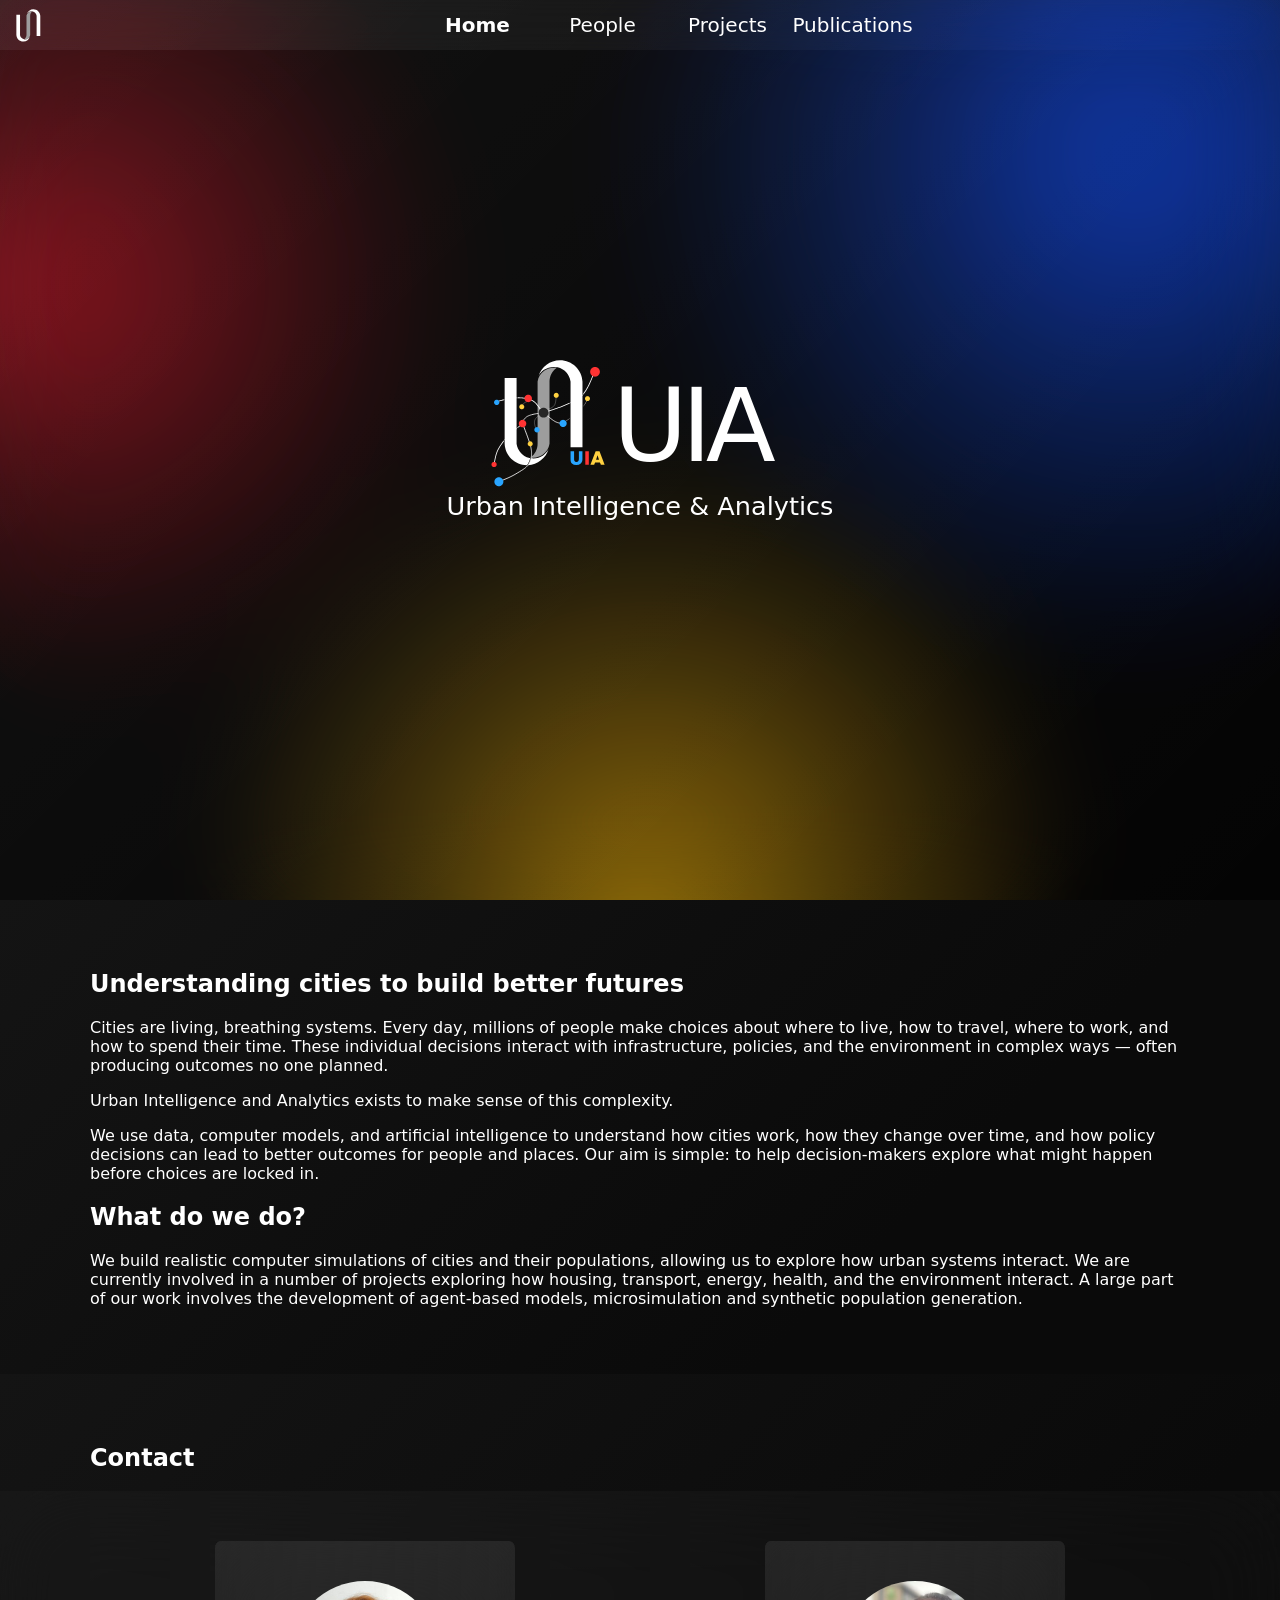
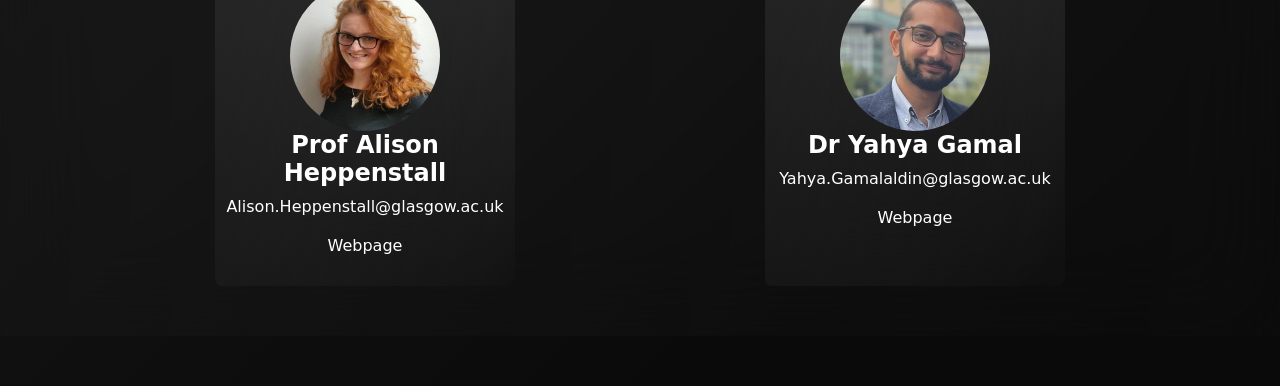
==== commit 6bbe2dec: "1.0.12" ====
--- a/index.html
+++ b/index.html
@@ -204,20 +204,20 @@
         <div class="grid-wrapper">
           <div class="glass"></div><div class="atmosphere"></div>
           <div class="grid members">
-            <a class="tile members" href="https://www.gla.ac.uk/schools/healthwellbeing/staff/corinnaelsenbroich/" target="_blank" draggable="false">
+            <a class="tile members" href="https://rcolasanti.github.io/CV/index.html#/Home" target="_blank" draggable="false">
               <div class="glass tile-glass"></div><div class="atmosphere"></div>
               <h3>Dr Ricardo Colasanti</h3>
               <h2>Associate</h2>
               <img src="./Images/Colasanti.jpg" class="person-image">
-              <p>Corinna.Elsenbroich@glasgow.ac.uk</p>
-              <p class="webpage">Webpage</p>
-            </a>
-            <a class="tile members" href="https://rcolasanti.github.io/CV/index.html#/Home" target="_blank" draggable="false">
+              <p>R.L.Colasanti@leeds.ac.uk</p>
+              <p class="webpage">Webpage</p>
+            </a>
+            <a class="tile members" href="https://www.gla.ac.uk/schools/healthwellbeing/staff/corinnaelsenbroich/" target="_blank" draggable="false">
               <div class="glass tile-glass"></div><div class="atmosphere"></div>
               <h3>Dr Corinna Elsenbroich</h3>
               <h2>Associate</h2>
               <img src="./Images/Elsenbroich.jpg" class="person-image">
-              <p>R.L.Colasanti@leeds.ac.uk</p>
+              <p>Corinna.Elsenbroich@glasgow.ac.uk</p>
               <p class="webpage">Webpage</p>
             </a>
             <a class="tile members" href="https://www.linkedin.com/in/daniel-konioukhov" target="_blank" draggable="false">
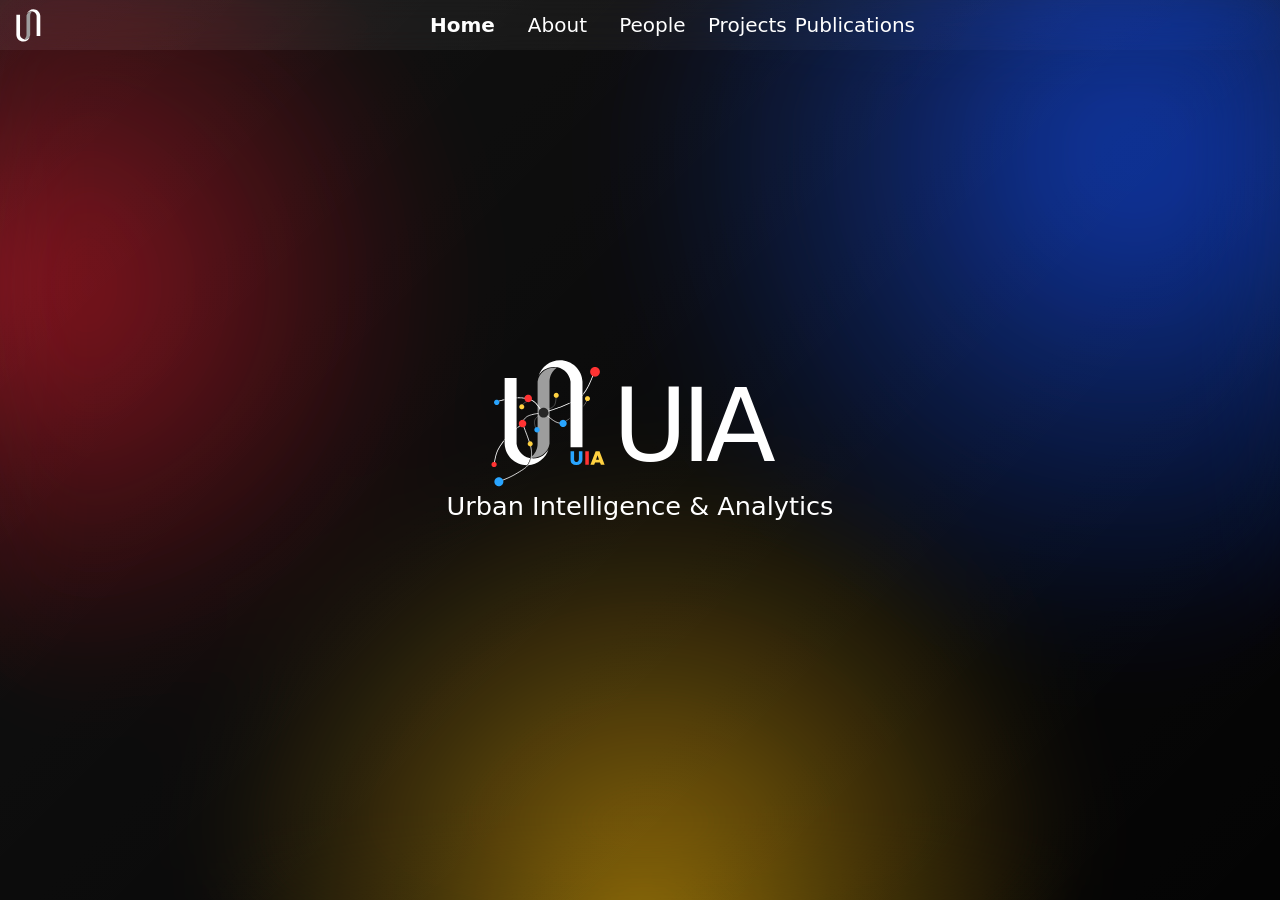
==== commit ac3f9adf: "1.0.14 Added Fiona, David, Joanna" ====
--- a/index.html
+++ b/index.html
@@ -16,6 +16,7 @@
         function(hidden) {
           let hidden_page = hidden + "-page";
           document.getElementById(hidden_page).style.display='none';
+          console.log(hidden, " ", document.getElementById(hidden_page).style.display)
         }
       )
       // window.scrollTo(0, 0);
@@ -95,10 +96,11 @@
     </button>
     <img src="./Logos/04_Logo_icon_clean_plain.svg" id="navigation-logo" class="logo nav-logo">
     <div class="navbutton">
-      <a id="home-nav" class="navbutton-text active" onclick="return show_hide('home','people','projects','publications');">Home</a>
-      <a id="people-nav" class="navbutton-text" onclick="return show_hide('people','home','projects','publications');">People</a>
-      <a id="projects-nav" class="navbutton-text" onclick="return show_hide('projects','home','people','publications');">Projects</a>
-      <a id="publications-nav" class="navbutton-text" onclick="return show_hide('publications','home','projects','people');">Publications</a>
+      <a id="home-nav" class="navbutton-text active" onclick="return show_hide('home','about','people','projects','publications');">Home</a>
+      <a id="about-nav" class="navbutton-text" onclick="return show_hide('about','home','people','projects','publications');">About</a>
+      <a id="people-nav" class="navbutton-text" onclick="return show_hide('people','home','about','projects','publications');">People</a>
+      <a id="projects-nav" class="navbutton-text" onclick="return show_hide('projects','home','about','people','publications');">Projects</a>
+      <a id="publications-nav" class="navbutton-text" onclick="return show_hide('publications','home','about','projects','people');">Publications</a>
     </div>
   </header>
 
@@ -124,7 +126,12 @@
   <!-- **************************************
   Home page 
   ************************************** -->
-  <div id="home-page">
+  <div id="home-page"></div>
+
+  <!-- **************************************
+  About page 
+  ************************************** -->
+  <div id="about-page">
       <section id="intro-section" class="content">
         <h1>Understanding cities to build better futures</h1>
         <p> Cities are living, breathing systems. Every day, millions of people make choices about where to live, how to travel, where to work, and how to spend their time. These individual decisions interact with infrastructure, policies, and the environment in complex ways — often producing outcomes no one planned.</p>
@@ -212,6 +219,14 @@
               <p>R.L.Colasanti@leeds.ac.uk</p>
               <p class="webpage">Webpage</p>
             </a>
+            <a class="tile members" href="https://www.gla.ac.uk/schools/socialpolitical/staff/fionacrawford/" target="_blank" draggable="false">
+              <div class="glass tile-glass"></div><div class="atmosphere"></div>
+              <h3>Dr Fiona Crawford</h3>
+              <h2>Associate</h2>
+              <img src="./Images/Crawford.jpg" class="person-image">
+              <p>Fiona.Crawford.2@glasgow.ac.uk</p>
+              <p class="webpage">Webpage</p>
+            </a>
             <a class="tile members" href="https://www.gla.ac.uk/schools/healthwellbeing/staff/corinnaelsenbroich/" target="_blank" draggable="false">
               <div class="glass tile-glass"></div><div class="atmosphere"></div>
               <h3>Dr Corinna Elsenbroich</h3>
@@ -236,6 +251,14 @@
               <p>Pengyuan.Liu@glasgow.ac.uk</p>
               <p class="webpage">Webpage</p>
             </a>
+            <a class="tile members" href="https://www.gla.ac.uk/schools/socialpolitical/staff/davidmcarthur/" target="_blank" draggable="false">
+              <div class="glass tile-glass"></div><div class="atmosphere"></div>
+              <h3>Prof David McArthur</h3>
+              <h2>Associate</h2>
+              <img src="./Images/McArthur.JPG" class="person-image">
+              <p>David.McArthur@glasgow.ac.uk</p>
+              <p class="webpage">Webpage</p>
+            </a>
             <a class="tile members" href="https://www.gla.ac.uk/schools/socialpolitical/staff/index.html/staffcontact/person/4ed9ebe28693" target="_blank" draggable="false">
               <div class="glass tile-glass"></div><div class="atmosphere"></div>
               <h3>Tatsuya Mitomi</h3>
@@ -252,7 +275,14 @@
               <p>Gary.Polhill@hutton.ac.uk</p>
               <p class="webpage">Webpage</p>
             </a>
-            
+            <a class="tile members" href="https://www.gla.ac.uk/schools/socialpolitical/staff/joannastewart/" target="_blank" draggable="false">
+              <div class="glass tile-glass"></div><div class="atmosphere"></div>
+              <h3>Dr Joanna Stewart</h3>
+              <h2>Associate</h2>
+              <img src="./Images/Stewart.jpg" class="person-image">
+              <p>Joanna.Stewart@glasgow.ac.uk</p>
+              <p class="webpage">Webpage</p>
+            </a>
           </div>
         </div>
         <h1>Collaborators</h1>
@@ -382,145 +412,266 @@
       <h1>Publications (From 2023)</h1>
 
         <h2>2026</h2>
-        <ul class="list-unstyled">
-            <li class="mb-3">
+        <div class="list-unstyled">
+            <div class="mb-3">
                 Lomax, Nik, Rice, Hugh, Hoehn, Andreas, Hughes, Ceri, Heppenstall, Alison, Elsenbroich, Corinna and
                 Meier, Petra (2026) An inclusive economy classification of British Local Authority Districts and
                 assessment of its association with life expectancy and lifespan variation. Population, Space and Place,
                 32(1), e70151. (doi: 10.1002/psp.70151)
-            </li>
-            <li class="mb-3">
+                <div class="doi">
+                  <img src="./Icons/link-solid-full.svg" class="link-icon">
+                  <a href="https://doi.org/10.1002/psp.70151" target="_blank">10.1002/psp.70151</a>
+                </div>
+            </div>
+            <hr>
+            <div class="mb-3">
                 Feng, Zixin , Zhao, Qunshan and Heppenstall, Alison (2026) Exploring the influencing factors of public
                 electric vehicle charger usage in Great Britain. Journal of Transport Geography, 134, 104667. (doi:
-                10.1016/j.jtrangeo.2026.104667)</li>
-            <li class="mb-3">
+                10.1016/j.jtrangeo.2026.104667)
+                <div class="doi">
+                  <img src="./Icons/link-solid-full.svg" class="link-icon">
+                  <a href="https://doi.org/10.1016/j.jtrangeo.2026.104667" target="_blank">10.1016/j.jtrangeo.2026.104667</a>
+                </div>
+            </div>
+            <hr>
+            <div class="mb-3">
                 Feng, Zixin , Zhao, Qunshan and Heppenstall, Alison (2026) Using agent-based models to simulate the
                 electric vehicle driving behaviours in Great Britain. Cities, 172, 106864. (doi:
                 10.1016/j.cities.2026.106864)
-            </li>
-        </ul>
+                <div class="doi">
+                  <img src="./Icons/link-solid-full.svg" class="link-icon">
+                  <a href="https://doi.org/10.1016/j.cities.2026.106864" target="_blank">10.1016/j.cities.2026.106864</a>
+                </div>
+            </div>
+            <hr>
+          </div>
 
         <h2>2025</h2>
-        <ul class="list-unstyled">
-            <li class="mb-3">
+        <div class="list-unstyled">
+            <div class="mb-3">
                 Birkin, Mark, Ballantyne, Patrick, Bullock, Seth, Heppenstall, Alison, Kwon, Heeseo, Malleson, Nick,
                 Yao, Jing and Zanchetta, Anna (2025) Digital twins and AI for healthy and sustainable cities. Computers,
                 Environment and Urban Systems, 120, 102305. (doi: 10.1016/j.compenvurbsys.2025.102305)
-            </li>
-            <li class="mb-3">
+                <div class="doi">
+                  <img src="./Icons/link-solid-full.svg" class="link-icon">
+                  <a href="https://doi.org/10.1016/j.compenvurbsys.2025.102305" target="_blank">10.1016/j.compenvurbsys.2025.102305</a>
+                </div>
+            </div>
+            <hr>
+            <div class="mb-3">
                 Rice, Hugh P., Hoehn, Andreas, Meier, Petra, Heppenstall, Alison and Lomax, Nik (2025) An inclusive
                 economy dataset for wards in Great Britain using administrative and synthetic data sources. Scientific
                 Data, 12(1), 1230. (doi: 10.1038/s41597-025-05502-x) (PMID:40664712) (PMCID:PMC12264001)
-            </li>
-            <li class="mb-3">
+                <div class="doi">
+                  <img src="./Icons/link-solid-full.svg" class="link-icon">
+                  <a href="https://doi.org/10.1038/s41597-025-05502-x" target="_blank">10.1038/s41597-025-05502-x</a>
+                </div>
+            </div>
+            <hr>
+            <div class="mb-3">
                 Hjelmskog, Annika, Boyd, Jennifer, Stevenson, Amy, Pollack, Roxana, Elsenbroich, Corinna, Heppenstall,
                 Alison, Toney, Jaime, Winterbottom, Jo and Meier, Petra (2025) The effect of climate mitigation and
                 adaptation policies on health and health inequalities: a systematic review. Lancet Planetary Health,
                 9(7), 101277. (doi: 10.1016/j.lanplh.2025.06.001) (PMID:40645199)
-            </li>
-            <li class="mb-3">
+                <div class="doi">
+                  <img src="./Icons/link-solid-full.svg" class="link-icon">
+                  <a href="https://doi.org/10.1016/j.lanplh.2025.06.001" target="_blank">10.1016/j.lanplh.2025.06.001</a>
+                </div>
+            </div>
+            <hr>
+            <div class="mb-3">
                 Richards, Thomas C., Heppenstall, Alison, Oldroyd, Rachel A., Barr, Victoria and Beecham, Roger (2025)
                 Using OpenPrescribing.net to evaluate neighbourhood-level prescribing of inhalers for asthma and COPD.
                 Scientific Reports, 15, 18089. (doi: 10.1038/s41598-025-02969-x) (PMID:40413267) (PMCID:PMC12103567)
-            </li>
-            <li class="mb-3">
+                <div class="doi">
+                  <img src="./Icons/link-solid-full.svg" class="link-icon">
+                  <a href="https://doi.org/10.1038/s41598-025-02969-x" target="_blank">10.1038/s41598-025-02969-x</a>
+                </div>
+            </div>
+            <hr>
+            <div class="mb-3">
                 Gamal, Yahya, Heppenstall, Alison, Strachan, William, Colasanti, Ricardo and Zia, Kashif (2025) An
                 analysis of spatial and temporal uncertainty propagation in agent-based models. Philosophical
                 Transactions of the Royal Society A: Mathematical, Physical and Engineering Sciences, 383(2293),
                 20240229. (doi: 10.1098/rsta.2024.0229)(PMID:40172560) (PMCID:PMC12105802)
-            </li>
-            <li class="mb-3">
+                <div class="doi">
+                  <img src="./Icons/link-solid-full.svg" class="link-icon">
+                  <a href="https://doi.org/10.1098/rsta.2024.0229" target="_blank">10.1098/rsta.2024.0229</a>
+                </div>
+            </div>
+            <hr>
+            <div class="mb-3">
                 Kakampakou, Lydia, Stokes, Jonathan, Hoehn, Andreas, de Kamps, Marc, Lawniczak, Wiktoria, Arnold, Kellyn
                 F., Hensor, Elizabeth M.A., Heppenstall, Alison J. and Gilthorpe, Mark S. (2025) Simulating hierarchical
                 data to assess the utility of ecological versus multilevel analyses in obtaining individual-level causal
                 effects. BMC Medical Research Methodology, 25, 79. (doi: 10.1186/s12874-025-02504-6) (PMID:40121398)
                 (PMCID:PMC11929225)
-            </li>
-            <li class="mb-3">
+                <div class="doi">
+                  <img src="./Icons/link-solid-full.svg" class="link-icon">
+                  <a href="https://doi.org/10.1186/s12874-025-02504-6" target="_blank">10.1186/s12874-025-02504-6</a>
+                </div>
+            </div>
+            <hr>
+        </div>
+
+        <h2>2024</h2>
+        <div class="list-unstyled">
+            <div class="mb-3">
                 Pollack, R. et al. (2024) How could 20-minute neighbourhoods impact health and health inequalities? A
                 policy scoping review. BMC Public Health, 24, 3426. (doi: 10.1186/s12889-024-20928-5) (PMID:39696117)
                 (PMCID:PMC11653922)
-            </li>
-        </ul>
-
-        <h2>2024</h2>
-        <ul class="list-unstyled">
-            <li class="mb-3">
+                <div class="doi">
+                  <img src="./Icons/link-solid-full.svg" class="link-icon">
+                  <a href="https://doi.org/10.1186/s12889-024-20928-5" target="_blank">10.1186/s12889-024-20928-5</a>
+                </div>
+            </div>
+            <hr>
+            <div class="mb-3">
                 Bullock, S. et al. (2024) Artificial intelligence for collective intelligence: A national-scale research
                 strategy. Knowledge Engineering Review, 39, e10. (doi: 10.1017/S0269888924000110)
-            </li>
-            <li class="mb-3">
+                <div class="doi">
+                  <img src="./Icons/link-solid-full.svg" class="link-icon">
+                  <a href="https://doi.org/10.1017/S0269888924000110" target="_blank">10.1017/S0269888924000110</a>
+                </div>
+            </div>
+            <hr>
+            <div class="mb-3">
                 Olmez, Sedar, Heppenstall, Alison, Ge, Jiaqi, Elsenbroich, Corinna and Birks, Dan (2024) Mitigating
                 housing market shocks: an agent-based reinforcement learning approach with implications for real-time
                 decision support. Journal of Simulation, 18(6), pp. 921-939. (doi: 10.1080/17477778.2024.2375446)
                 (PMID:39691552) (PMCID:PMC11649216)
-            </li>
-            <li class="mb-3">
+                <div class="doi">
+                  <img src="./Icons/link-solid-full.svg" class="link-icon">
+                  <a href="https://doi.org/10.1080/17477778.2024.2375446" target="_blank">10.1080/17477778.2024.2375446</a>
+                </div>
+            </div>
+            <hr>
+            <div class="mb-3">
                 Gamal, Yahya, Elsenbroich, Corinna, Gilbert, Nigel, Heppenstall, Alison and Zia, Kashif (2024) A
                 behavioural agent-based model for housing markets: impact of financial shocks in the UK. Journal of
                 Artificial Societies and Social Simulation, 27(4), 5. (doi: 10.18564/jasss.5518)
-            </li>
-            <li class="mb-3">
+                <div class="doi">
+                  <img src="./Icons/link-solid-full.svg" class="link-icon">
+                  <a href="https://doi.org/10.18564/jasss.5518" target="_blank">10.18564/jasss.5518</a>
+                </div>
+            </div>
+            <hr>
+            <div class="mb-3">
                 Squires, H. et al. (2024) The PHEM-B toolbox of methods for incorporating the influences on Behaviour
                 into Public Health Economic Models. BMC Public Health, 24(1), 2794. (doi: 10.1186/s12889-024-20225-1)
                 (PMID:39395958)(PMCID:PMC11475213)
-            </li>
-            <li class="mb-3">
+                <div class="doi">
+                  <img src="./Icons/link-solid-full.svg" class="link-icon">
+                  <a href="https://doi.org/10.1186/s12889-024-20225-1" target="_blank">10.1186/s12889-024-20225-1</a>
+                </div>
+            </div>
+            <hr>
+            <div class="mb-3">
                 Olmez, Sedar, Birks, Dan, Heppenstall, Alison and Ge, Jiaqi (2024) Learning the rational choice
                 perspective: a reinforcement learning approach to simulating offender behaviours in criminological
                 agent-based models. Computers, Environment and Urban Systems, 112, 102141. (doi:
                 10.1016/j.compenvurbsys.2024.102141)
-            </li>
-            <li class="mb-3">
+                <div class="doi">
+                  <img src="./Icons/link-solid-full.svg" class="link-icon">
+                  <a href="https://doi.org/10.1016/j.compenvurbsys.2024.102141" target="_blank">10.1016/j.compenvurbsys.2024.102141</a>
+                </div>
+            </div>
+            <hr>
+            <div class="mb-3">
                 Kopasker, D. et al. (2024) Evaluating the influence of taxation and social security policies on
                 psychological distress: a microsimulation study of the UK during the COVID-19 economic crisis. Social
                 Science and Medicine, 351, 116953. (doi: 10.1016/j.socscimed.2024.116953) (PMID:38759385)
                 (PMCID:PMC7617584)
-            </li>
-            <li class="mb-3">
+                <div class="doi">
+                  <img src="./Icons/link-solid-full.svg" class="link-icon">
+                  <a href="https://doi.org/10.1016/j.socscimed.2024.116953" target="_blank">10.1016/j.socscimed.2024.116953</a>
+                </div>
+            </div>
+            <hr>
+            <div class="mb-3">
                 Heppenstall, Alison, Wang, Mingshu, Demsar, Urska, Lemmens, Rob and Yao, Jing (2024) Preface. AGILE:
                 GIScience Series, 5, 1. (doi: 10.5194/agile-giss-5-1-2024)
-            </li>
-            <li class="mb-3">
+                <div class="doi">
+                  <img src="./Icons/link-solid-full.svg" class="link-icon">
+                  <a href="https://doi.org/10.5194/agile-giss-5-1-2024" target="_blank">10.5194/agile-giss-5-1-2024</a>
+                </div>
+            </div>
+            <hr>
+            <div class="mb-3">
                 Brown, H. et al. (2024) Association between individual level characteristics and take-up of a Minimum
                 Income Guarantee for Pensioners: Panel Data Analysis using data from the British Household Panel survey
                 1999–2002. Social Sciences & Humanities Open, 9, 100847. (doi: 10.1016/j.ssaho.2024.100847)
-            </li>
-        </ul>
+                <div class="doi">
+                  <img src="./Icons/link-solid-full.svg" class="link-icon">
+                  <a href="https://doi.org/10.1016/j.ssaho.2024.100847" target="_blank">10.1016/j.ssaho.2024.100847</a>
+                </div>
+            </div>
+            <hr>
+        </div>
 
         <h2>2023</h2>
-        <ul class="list-unstyled">
-            <li class="mb-3">
+        <div class="list-unstyled">
+            <div class="mb-3">
                 Wijermans, Nanda, Scholz, Geeske, Chappin, Emile, Heppenstall, Alison, Filatova, Tatiana, Polhill, J.
                 Gareth, Semeniuk, Christina and Stöppler, Frithjof (2023) Agent decision-making: the elephant in the
                 room: enabling the justification of decision model fit in social-environmental models. Environmental
                 Modelling and Software, 170, 105850. (doi: 10.1016/j.envsoft.2023.105850)
-            </li>
-            <li class="mb-3">
+                <div class="doi">
+                  <img src="./Icons/link-solid-full.svg" class="link-icon">
+                  <a href="https://doi.org/10.1016/j.envsoft.2023.105850" target="_blank">10.1016/j.envsoft.2023.105850</a>
+                </div>
+            </div>
+            <hr>
+            <div class="mb-3">
                 Griffiths, C. et al. (2023) A complex systems approach to obesity: a transdisciplinary framework for
                 action. Perspectives in Public Health, 143(6), pp. 305-309. (doi: 10.1177/17579139231180761)
                 (PMID:37395317) (PMCID:PMC10683338)
-            </li>
-            <li class="mb-3">
+                <div class="doi">
+                  <img src="./Icons/link-solid-full.svg" class="link-icon">
+                  <a href="https://doi.org/10.1177/17579139231180761" target="_blank">10.1177/17579139231180761</a>
+                </div>
+            </div>
+            <hr>
+            <div class="mb-3">
                 Antosz, Patrycja, Birks, Dan, Edmonds, Bruce, Heppenstall, Alison, Meyer, Ruth, Polhill, J. Gareth,
                 O'Sullivan, David and Wijermans, Nanda (2023) What do you want theory for? A pragmatic analysis of the
                 roles of "theory" in agent-based modelling. Environmental Modelling and Software, 168, 105802. (doi:
                 10.1016/j.envsoft.2023.105802)
-            </li>
-            <li class="mb-3">
+                <div class="doi">
+                  <img src="./Icons/link-solid-full.svg" class="link-icon">
+                  <a href="https://doi.org/10.1016/j.envsoft.2023.105802" target="_blank">10.1016/j.envsoft.2023.105802</a>
+                </div>
+            </div>
+            <hr>
+            <div class="mb-3">
                 Höhn, A. et al. (2023) Systems science methods in public health: what can they contribute to our
                 understanding of and response to the cost-of-living crisis? Journal of Epidemiology and Community
                 Health, 77(9), pp. 610-616. (doi: 10.1136/jech-2023-220435) (PMID:37328262) (PMCID:PMC10423532)
-            </li>
-            <li class="mb-3">
+                <div class="doi">
+                  <img src="./Icons/link-solid-full.svg" class="link-icon">
+                  <a href="https://doi.org/10.1136/jech-2023-220435" target="_blank">10.1136/jech-2023-220435</a>
+                </div>
+            </div>
+            <hr>
+            <div class="mb-3">
                 An, L. et al. (2023) Modeling agent decision and behavior in the light of data science and artificial
                 intelligence. Environmental Modelling and Software, 166, 105713. (doi: 10.1016/j.envsoft.2023.105713)
-            </li>
-            <li class="mb-3">
+                <div class="doi">
+                  <img src="./Icons/link-solid-full.svg" class="link-icon">
+                  <a href="https://doi.org/10.1016/j.envsoft.2023.105713" target="_blank">10.1016/j.envsoft.2023.105713</a>
+                </div>
+            </div>
+            <hr>
+            <div class="mb-3">
                 Franklin, R. S. et al. (2023) Making space in geographical analysis. Geographical Analysis, 55(2), pp.
                 325-341. (doi: 10.1111/gean.12325)
-            </li>
-        </ul>
+                <div class="doi">
+                  <img src="./Icons/link-solid-full.svg" class="link-icon">
+                  <a href="https://doi.org/10.1111/gean.12325" target="_blank">10.1111/gean.12325</a>
+                </div>
+            </div>
+            <hr>
+        </div>
       
     </section>
     
--- a/style.css
+++ b/style.css
@@ -257,9 +257,6 @@
     height: 100%;
   }
 }
-
-
-
 
 /* *******************
 UIA landing animation
@@ -363,7 +360,7 @@
         );
 }
 
-.content h1, .content p, .content h2, .content li {
+.content h1, .content p, .content h2, .content li, .content .mb-3, .content hr {
   margin-left: auto;
   margin-right: auto;
   max-width: 1100px;
@@ -427,6 +424,8 @@
   color: rgba(200, 200, 200, 1);
 } */
 
+
+
 /* *******************
 Home page CSS
 ******************* */
@@ -694,6 +693,19 @@
 
 
 /* *******************
+Home page CSS
+******************* */
+
+#about-page {
+  display: none;
+  width: 100vw;
+  height: 100vh;
+  top: 0;
+  left: 0;
+  /* background-color: lightpink; */
+}
+
+/* *******************
 People page
 ******************* */
 
@@ -917,5 +929,46 @@
   color: var(--UIA-light-yellow);
 }
 
-
-
+.mb-3 {
+  position: relative;
+  isolation: isolate;
+  padding: 5px;
+  border-radius: 5px;
+}
+
+.mb-3::before {
+  content: "";
+  position: absolute;
+  inset: 0;
+  border-radius: inherit;
+  background: linear-gradient(
+    135deg,
+    rgba(250, 169, 20, 0.137),
+    rgba(250, 204, 20, 0.048) 70%
+  );
+  opacity: 0;
+  transition: opacity 0.5s ease;
+  z-index: -1;
+}
+
+.mb-3:hover::before {
+  opacity: 1;
+}
+
+.link-icon {
+  width: 13px;
+  filter: brightness(0) saturate(100%) invert(60%) sepia(94%) saturate(1400%) hue-rotate(9deg) brightness(95%) contrast(101%);
+}
+
+.doi {
+  display: flex;
+  margin: auto;
+  margin-top: 10px;
+}
+
+.doi a {
+  margin-left: 5px;
+  font-size: 13px;
+  color: var(--UIA-light-yellow)
+}
+
